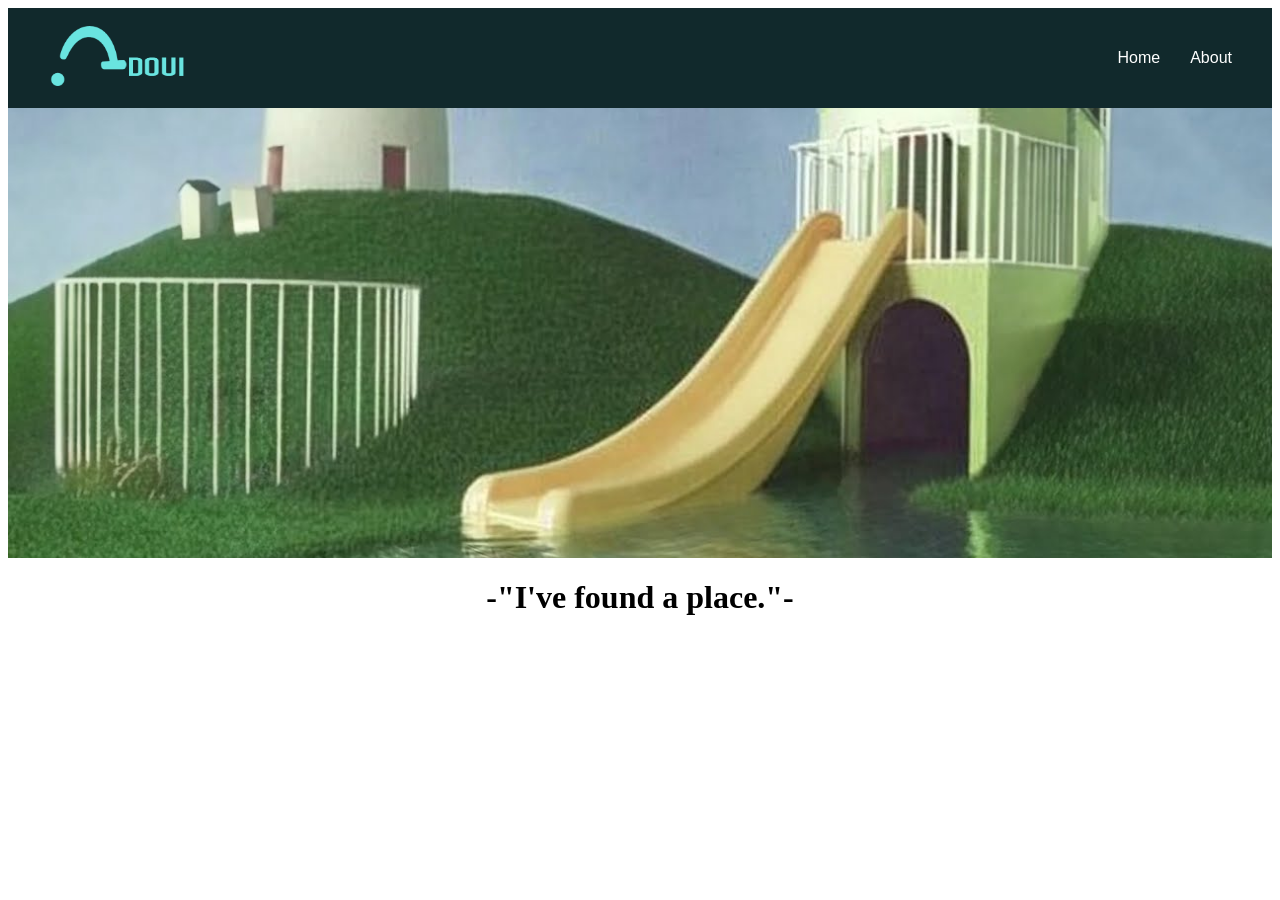
==== workshops/workshop_2/index.html @ 89e97cf9 "designing the page" ====
<!DOCTYPE html>
<html lang="en">
<head>
    <meta charset="UTF-8">
    <meta name="viewport" content="width=device-width, initial-scale=1.0">
    <title>Doui</title>
    <link rel="stylesheet" href="style.css">
</head>
<body>
    <header class="header">
        <div class="logo">
            <img src="img/logo.png" alt="Website Logo">
        </div>

        <nav>
            <ul>
                <li><a href="#">Home</a></li>
                <li><a href="#">About</a></li>
            </ul>
        </nav>
    </header>
    <section class="banner">
        <img src="img/frontpage.png">
    </section>

    <main>
        <h1 class="center-text">-"I've found a place."-</h1>
    </main>
</body>
</html>
---- workshops/workshop_2/style.css ----
/* Header styling */
.header {
    position: sticky;
    top: 0;
    z-index: 1000;
    display: flex;
    align-items: center;
    justify-content: space-between;
    background-color: #11292c;
    padding: 10px 40px;
    height: 80px;
}

/* Logo styling */
.logo img {
    height: 60px;
    width: auto;
    object-fit: contain;
}

/* Navigation styling */
nav ul {
    display: flex;
    list-style: none;
    gap: 30px;
    margin: 0;
    padding: 0;
}

nav ul li a {
    color: white;
    text-decoration: none;
    font-size: 16px;
    font-family: Arial, sans-serif;
}

nav ul li a:hover {
    color: #00bcd4;
}

/* Banner */
.banner {
    width: 100%;
    height: 450px;
    overflow: hidden;
}

.banner img {
    width: 100%;
    height: 100%;
    object-fit: cover;
    display: block;
}

.center-text {
    text-align: center;
}
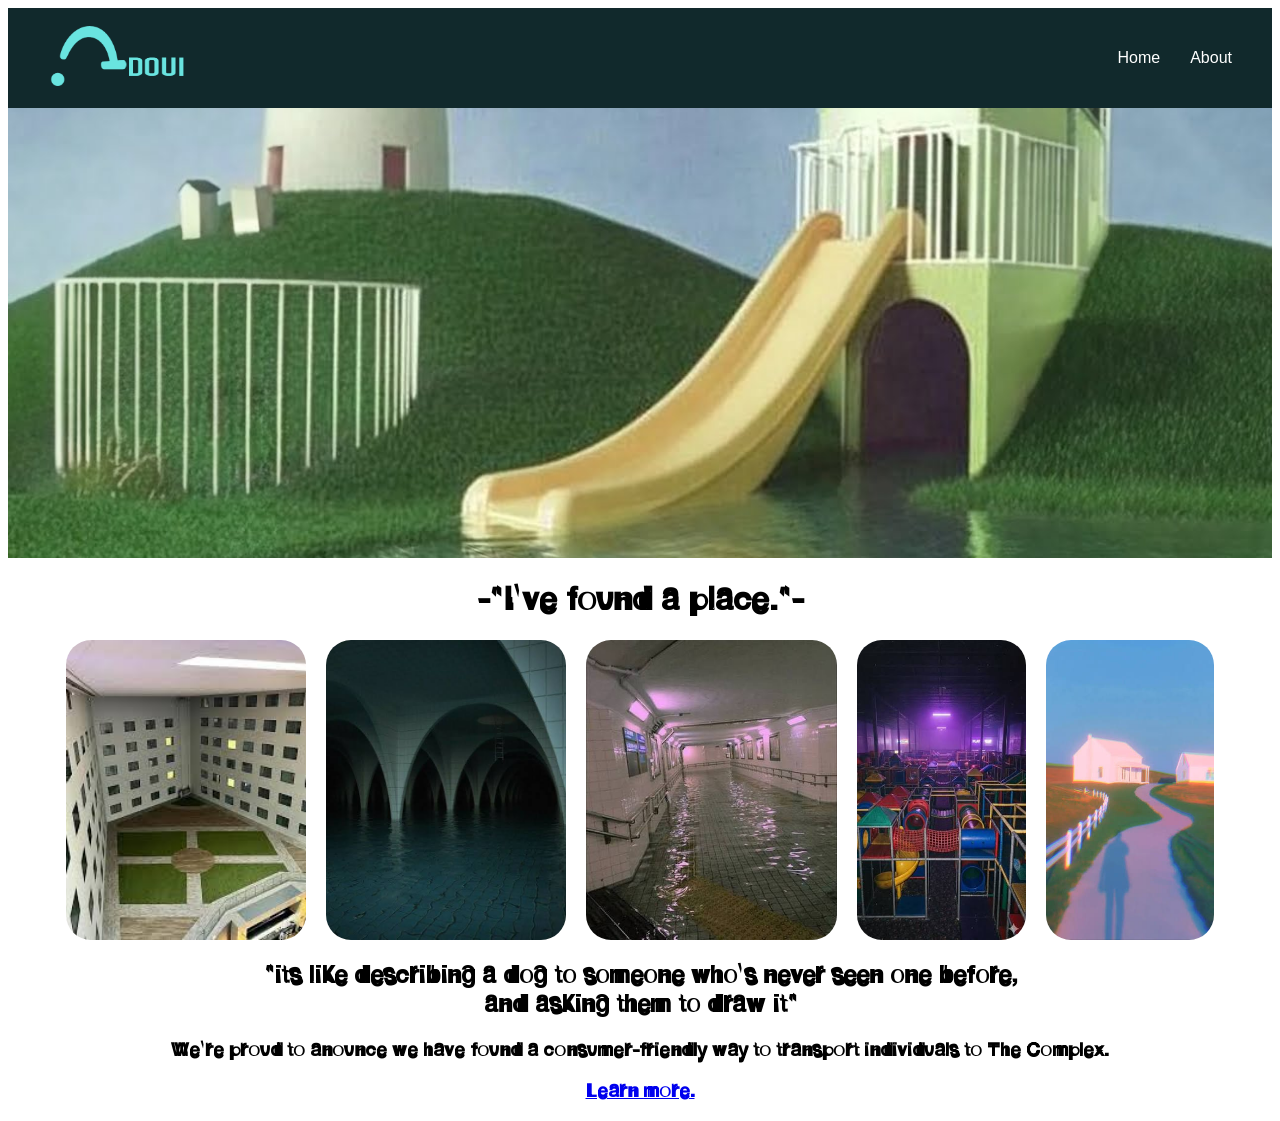
==== commit a4e4150b: "more page updates" ====
--- a/workshops/workshop_2/index.html
+++ b/workshops/workshop_2/index.html
@@ -9,22 +9,30 @@
 <body>
     <header class="header">
         <div class="logo">
-            <img src="img/logo.png" alt="Website Logo">
+            <a href="index.html"><img src="img/logo.png" alt="Website Logo"></a>
         </div>
-
         <nav>
             <ul>
-                <li><a href="#">Home</a></li>
-                <li><a href="#">About</a></li>
+                <li><a href="index.html">Home</a></li>
+                <li><a href="about.html">About</a></li>
             </ul>
         </nav>
     </header>
     <section class="banner">
         <img src="img/frontpage.png">
     </section>
-
     <main>
         <h1 class="center-text">-"I've found a place."-</h1>
+        <div class="image-row">
+            <img src="img/place1.png" alt="Image 1">
+            <img src="img/place2.png" alt="Image 2">
+            <img src="img/place3.png" alt="Image 3">
+            <img src="img/place4.png" alt="Image 4">
+            <img src="img/place5.png" alt="Image 5">
+        </div>
+        <h2 class="center-text">"its like describing a dog to someone who's never seen one before, <br>and asking them to draw it"</h2>
+        <h3 class="center-text">We're proud to anounce we have found a consumer-friendly way to transport individuals to The Complex.</h3>
+        <a href="about.html"><h3 class="center-text">Learn more.</h3></a>
     </main>
 </body>
 </html>
--- a/workshops/workshop_2/style.css
+++ b/workshops/workshop_2/style.css
@@ -1,3 +1,9 @@
+@font-face {
+  font-family: "BackroomsFont";
+  src: url("./font/StillLifeHelveticaNeue-Medium.ttf") format("truetype");
+  font-weight: normal;
+  font-style: normal;
+}
 
 /* Header styling */
 .header {
@@ -55,4 +61,20 @@
 
 .center-text {
     text-align: center;
+    font-family: "BackroomsFont", sans-serif;
 }
+.image-row {
+    display: flex;
+    justify-content: center;
+    align-items: center;
+    gap: 20px;
+    width: 100%;
+    margin: 0 auto;
+}
+
+.image-row img {
+    width: auto;
+    height: 300px;
+    object-fit: cover;
+    border-radius: 25px;
+}
